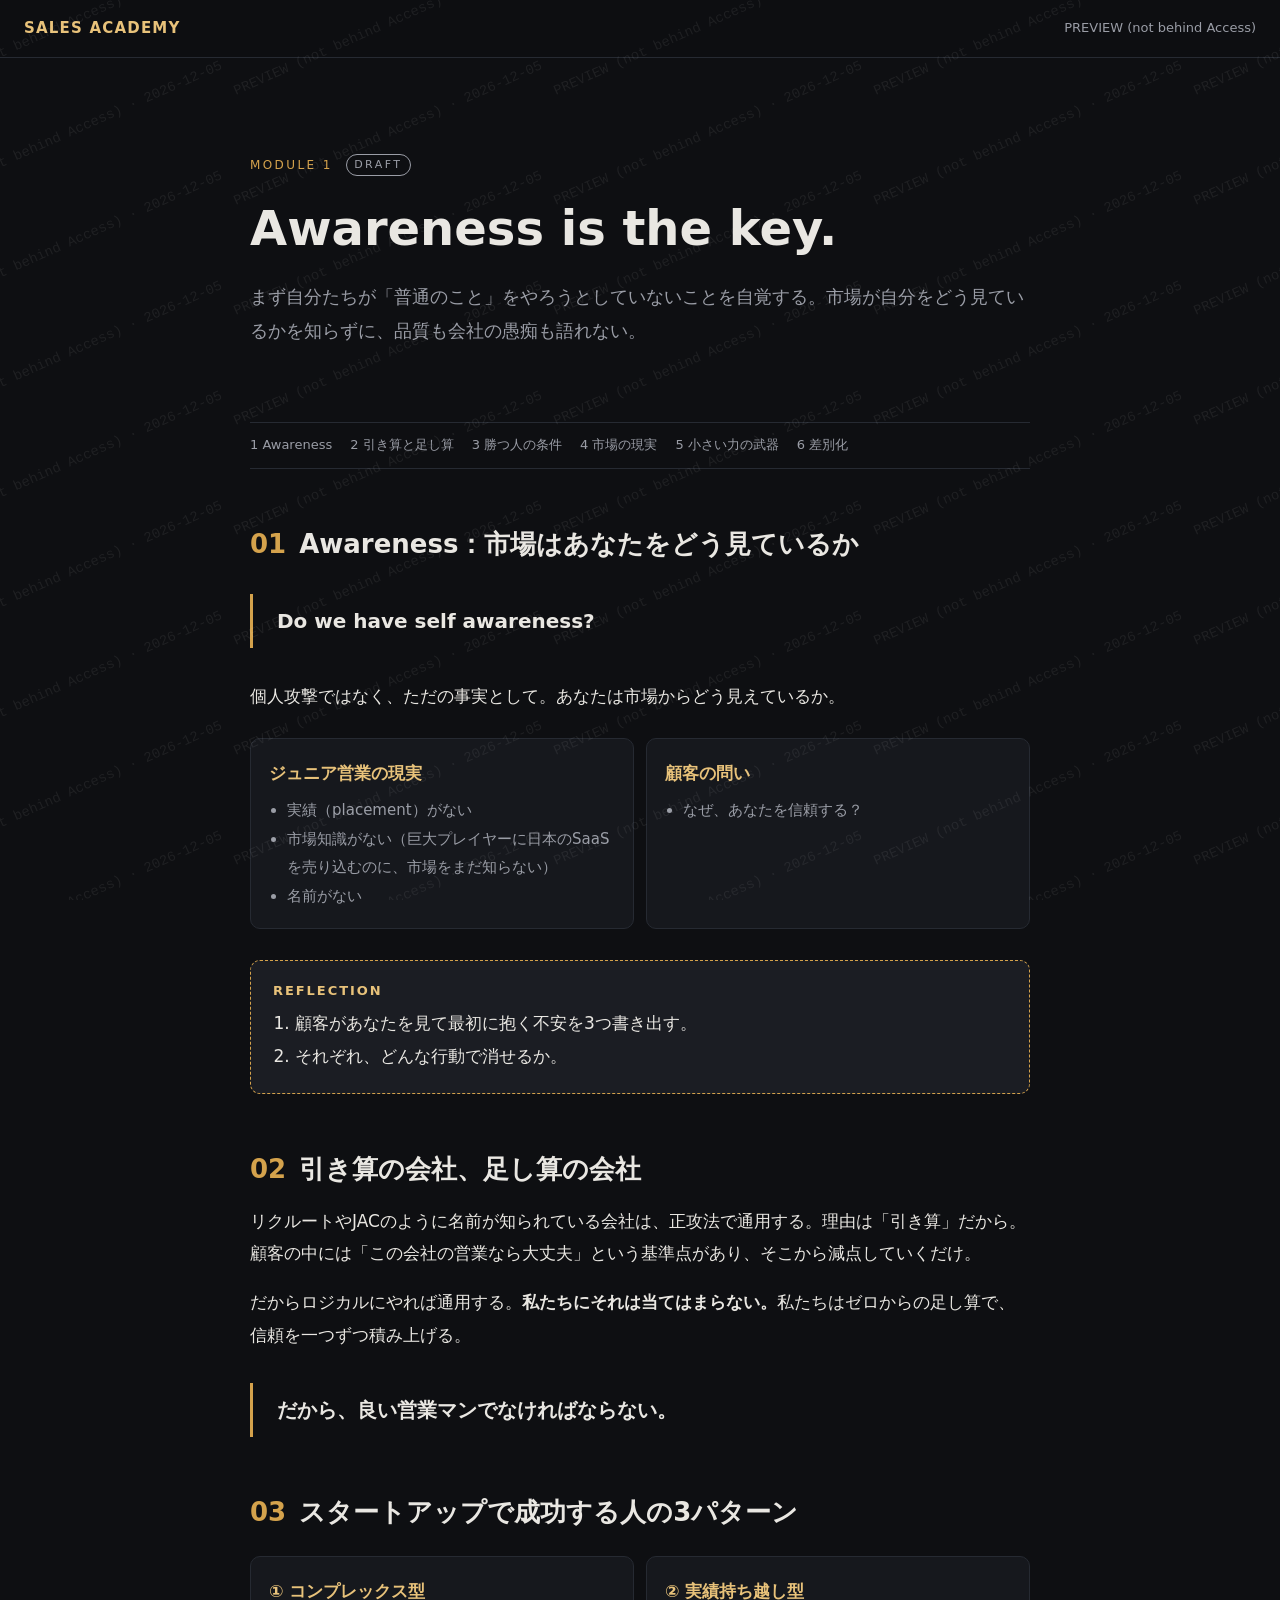
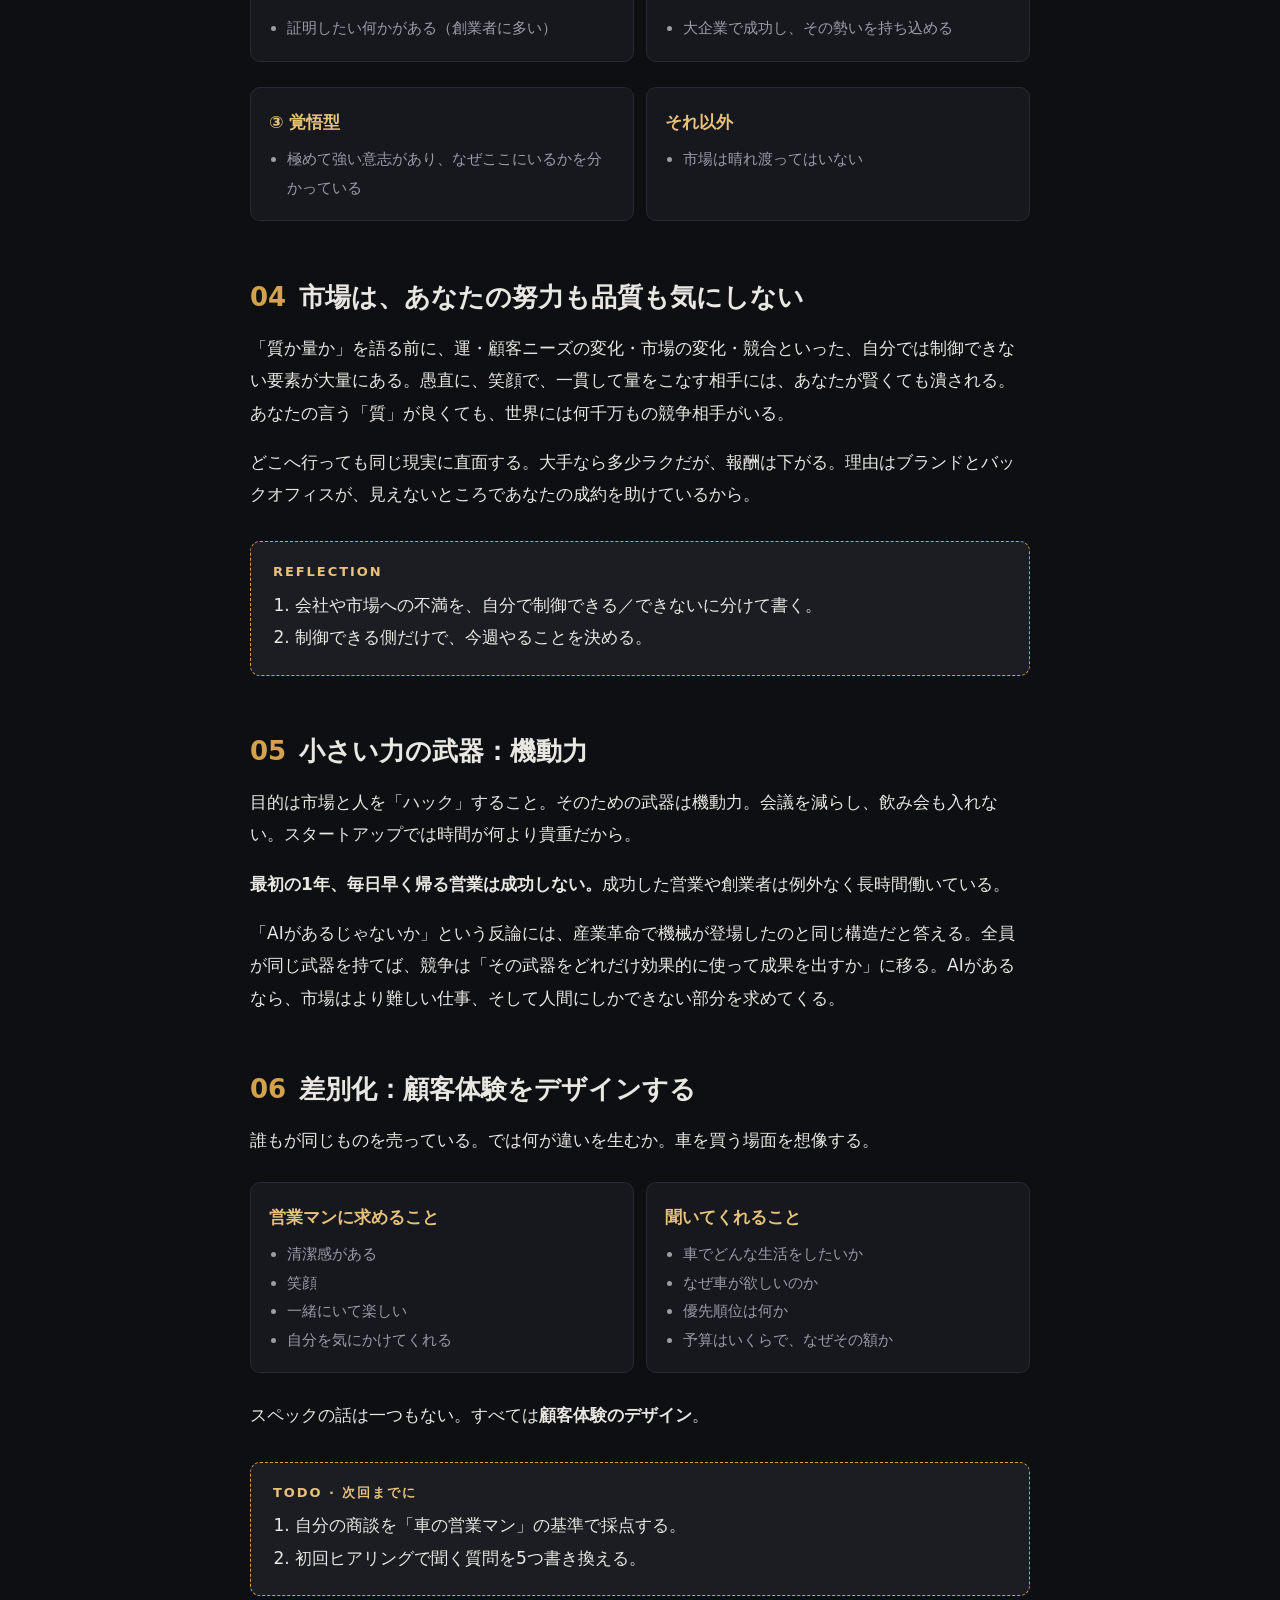
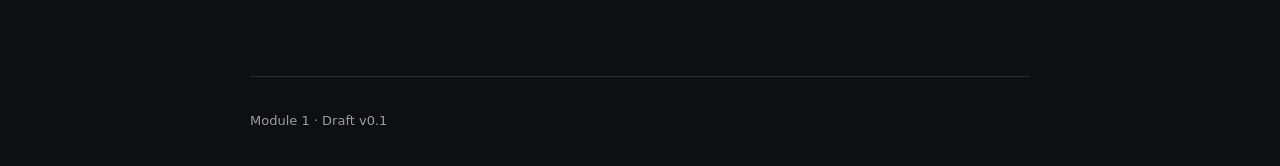
==== module-1.html @ 24fe83ec "Add files via upload" ====
<!doctype html>
<html lang="ja">
<head>
<meta charset="utf-8">
<meta name="viewport" content="width=device-width,initial-scale=1">
<meta name="robots" content="noindex,nofollow,noarchive">
<title>Module 1 | Sales Academy</title>
<link rel="stylesheet" href="style.css">
</head>
<body>
<header class="top"><a class="brand" href="index.html">SALES ACADEMY</a><span class="who" id="who">…</span></header>
<main class="wrap">
  <section class="hero">
    <div class="eyebrow">Module 1 <span class="draft">DRAFT</span></div>
    <h1>Awareness is the key.</h1>
    <p class="lead">まず自分たちが「普通のこと」をやろうとしていないことを自覚する。市場が自分をどう見ているかを知らずに、品質も会社の愚痴も語れない。</p>
  </section>

  <nav class="toc"><a href="#s1">1 Awareness</a><a href="#s2">2 引き算と足し算</a><a href="#s3">3 勝つ人の条件</a><a href="#s4">4 市場の現実</a><a href="#s5">5 小さい力の武器</a><a href="#s6">6 差別化</a></nav>

  <h2 id="s1"><span class="n">01</span>Awareness：市場はあなたをどう見ているか</h2>
  <div class="quote">Do we have self awareness?</div>
  <p>個人攻撃ではなく、ただの事実として。あなたは市場からどう見えているか。</p>
  <div class="compare">
    <div><h4>ジュニア営業の現実</h4><ul><li>実績（placement）がない</li><li>市場知識がない（巨大プレイヤーに日本のSaaSを売り込むのに、市場をまだ知らない）</li><li>名前がない</li></ul></div>
    <div><h4>顧客の問い</h4><ul><li>なぜ、あなたを信頼する？</li></ul></div>
  </div>
  <div class="ask"><b>REFLECTION</b><ol><li>顧客があなたを見て最初に抱く不安を3つ書き出す。</li><li>それぞれ、どんな行動で消せるか。</li></ol></div>

  <h2 id="s2"><span class="n">02</span>引き算の会社、足し算の会社</h2>
  <p>リクルートやJACのように名前が知られている会社は、正攻法で通用する。理由は「引き算」だから。顧客の中には「この会社の営業なら大丈夫」という基準点があり、そこから減点していくだけ。</p>
  <p>だからロジカルにやれば通用する。<strong>私たちにそれは当てはまらない。</strong>私たちはゼロからの足し算で、信頼を一つずつ積み上げる。</p>
  <div class="quote">だから、良い営業マンでなければならない。</div>

  <h2 id="s3"><span class="n">03</span>スタートアップで成功する人の3パターン</h2>
  <div class="compare">
    <div><h4>① コンプレックス型</h4><ul><li>証明したい何かがある（創業者に多い）</li></ul></div>
    <div><h4>② 実績持ち越し型</h4><ul><li>大企業で成功し、その勢いを持ち込める</li></ul></div>
  </div>
  <div class="compare">
    <div><h4>③ 覚悟型</h4><ul><li>極めて強い意志があり、なぜここにいるかを分かっている</li></ul></div>
    <div><h4>それ以外</h4><ul><li>市場は晴れ渡ってはいない</li></ul></div>
  </div>

  <h2 id="s4"><span class="n">04</span>市場は、あなたの努力も品質も気にしない</h2>
  <p>「質か量か」を語る前に、運・顧客ニーズの変化・市場の変化・競合といった、自分では制御できない要素が大量にある。愚直に、笑顔で、一貫して量をこなす相手には、あなたが賢くても潰される。あなたの言う「質」が良くても、世界には何千万もの競争相手がいる。</p>
  <p>どこへ行っても同じ現実に直面する。大手なら多少ラクだが、報酬は下がる。理由はブランドとバックオフィスが、見えないところであなたの成約を助けているから。</p>
  <div class="ask"><b>REFLECTION</b><ol><li>会社や市場への不満を、自分で制御できる／できないに分けて書く。</li><li>制御できる側だけで、今週やることを決める。</li></ol></div>

  <h2 id="s5"><span class="n">05</span>小さい力の武器：機動力</h2>
  <p>目的は市場と人を「ハック」すること。そのための武器は機動力。会議を減らし、飲み会も入れない。スタートアップでは時間が何より貴重だから。</p>
  <p><strong>最初の1年、毎日早く帰る営業は成功しない。</strong>成功した営業や創業者は例外なく長時間働いている。</p>
  <p>「AIがあるじゃないか」という反論には、産業革命で機械が登場したのと同じ構造だと答える。全員が同じ武器を持てば、競争は「その武器をどれだけ効果的に使って成果を出すか」に移る。AIがあるなら、市場はより難しい仕事、そして人間にしかできない部分を求めてくる。</p>

  <h2 id="s6"><span class="n">06</span>差別化：顧客体験をデザインする</h2>
  <p>誰もが同じものを売っている。では何が違いを生むか。車を買う場面を想像する。</p>
  <div class="compare">
    <div><h4>営業マンに求めること</h4><ul><li>清潔感がある</li><li>笑顔</li><li>一緒にいて楽しい</li><li>自分を気にかけてくれる</li></ul></div>
    <div><h4>聞いてくれること</h4><ul><li>車でどんな生活をしたいか</li><li>なぜ車が欲しいのか</li><li>優先順位は何か</li><li>予算はいくらで、なぜその額か</li></ul></div>
  </div>
  <p>スペックの話は一つもない。すべては<strong>顧客体験のデザイン</strong>。</p>
  <div class="ask"><b>TODO · 次回までに</b><ol><li>自分の商談を「車の営業マン」の基準で採点する。</li><li>初回ヒアリングで聞く質問を5つ書き換える。</li></ol></div>

  <footer>Module 1 · Draft v0.1</footer>
</main>
<script src="guard.js"></script>
</body>
</html>
---- style.css ----
:root{--bg:#0e0f12;--panel:#16181d;--line:#262a32;--text:#e9e7e2;--mute:#9a9da6;--accent:#d4a24c;--accent2:#e8c27a}
*{box-sizing:border-box}
html{scroll-behavior:smooth}
body{margin:0;background:var(--bg);color:var(--text);font-family:"Hiragino Sans","Noto Sans JP","Yu Gothic",system-ui,sans-serif;line-height:1.9;font-size:17px;-webkit-user-select:none;user-select:none;-webkit-touch-callout:none}
a{color:var(--accent2);text-decoration:none}
header.top{position:sticky;top:0;z-index:20;background:rgba(14,15,18,.92);backdrop-filter:blur(8px);border-bottom:1px solid var(--line);display:flex;justify-content:space-between;align-items:center;padding:14px 24px}
header.top .brand{font-weight:700;letter-spacing:.08em;font-size:15px}
header.top .who{color:var(--mute);font-size:13px}
.wrap{max-width:820px;margin:0 auto;padding:0 20px}
.hero{padding:96px 0 56px;border-bottom:1px solid var(--line)}
.eyebrow{color:var(--accent);letter-spacing:.2em;font-size:12px;text-transform:uppercase}
h1{font-size:clamp(30px,5vw,48px);line-height:1.35;margin:.4em 0}
h2{font-size:26px;margin:2.2em 0 .6em;line-height:1.4}
h2 .n{color:var(--accent);font-variant-numeric:tabular-nums;margin-right:.5em}
.lead{color:var(--mute);font-size:18px}
.cards{display:grid;gap:16px;margin:40px 0}
.card{display:block;background:var(--panel);border:1px solid var(--line);border-radius:12px;padding:24px;color:var(--text);transition:.2s}
.card:hover{border-color:var(--accent)}
.card.off{opacity:.45;pointer-events:none}
.card .tag{font-size:12px;color:var(--accent);letter-spacing:.15em}
.card h3{margin:.3em 0;font-size:20px}
.card p{margin:0;color:var(--mute);font-size:15px}
.quote{border-left:3px solid var(--accent);padding:.4em 0 .4em 1.2em;margin:1.6em 0;font-size:20px;font-weight:600}
.compare{display:grid;grid-template-columns:1fr 1fr;gap:12px;margin:1.5em 0}
.compare>div{background:var(--panel);border:1px solid var(--line);border-radius:10px;padding:18px}
.compare h4{margin:0 0 .4em;color:var(--accent2)}
.compare ul{margin:0;padding-left:1.2em;color:var(--mute);font-size:15px}
.ask{background:#1b1d23;border:1px dashed var(--accent);border-radius:10px;padding:18px 22px;margin:1.8em 0}
.ask b{color:var(--accent2);display:block;margin-bottom:.3em;font-size:13px;letter-spacing:.15em}
.ask ol{margin:.2em 0;padding-left:1.3em}
.draft{display:inline-block;font-size:11px;border:1px solid var(--mute);color:var(--mute);border-radius:99px;padding:0 .7em;margin-left:.6em;vertical-align:middle}
nav.toc{position:sticky;top:60px;background:var(--bg);padding:10px 0;border-bottom:1px solid var(--line);font-size:13px;overflow-x:auto;white-space:nowrap}
nav.toc a{margin-right:18px;color:var(--mute)}
footer{border-top:1px solid var(--line);margin-top:80px;padding:32px 0;color:var(--mute);font-size:13px}
#wm{position:fixed;inset:0;z-index:50;pointer-events:none;overflow:hidden}
#wm span{position:absolute;white-space:nowrap;font-size:14px;color:rgba(255,255,255,.07);transform:rotate(-24deg);font-family:monospace}
@media(max-width:640px){.compare{grid-template-columns:1fr}body{font-size:16px}}
@media print{body{display:none!important}}
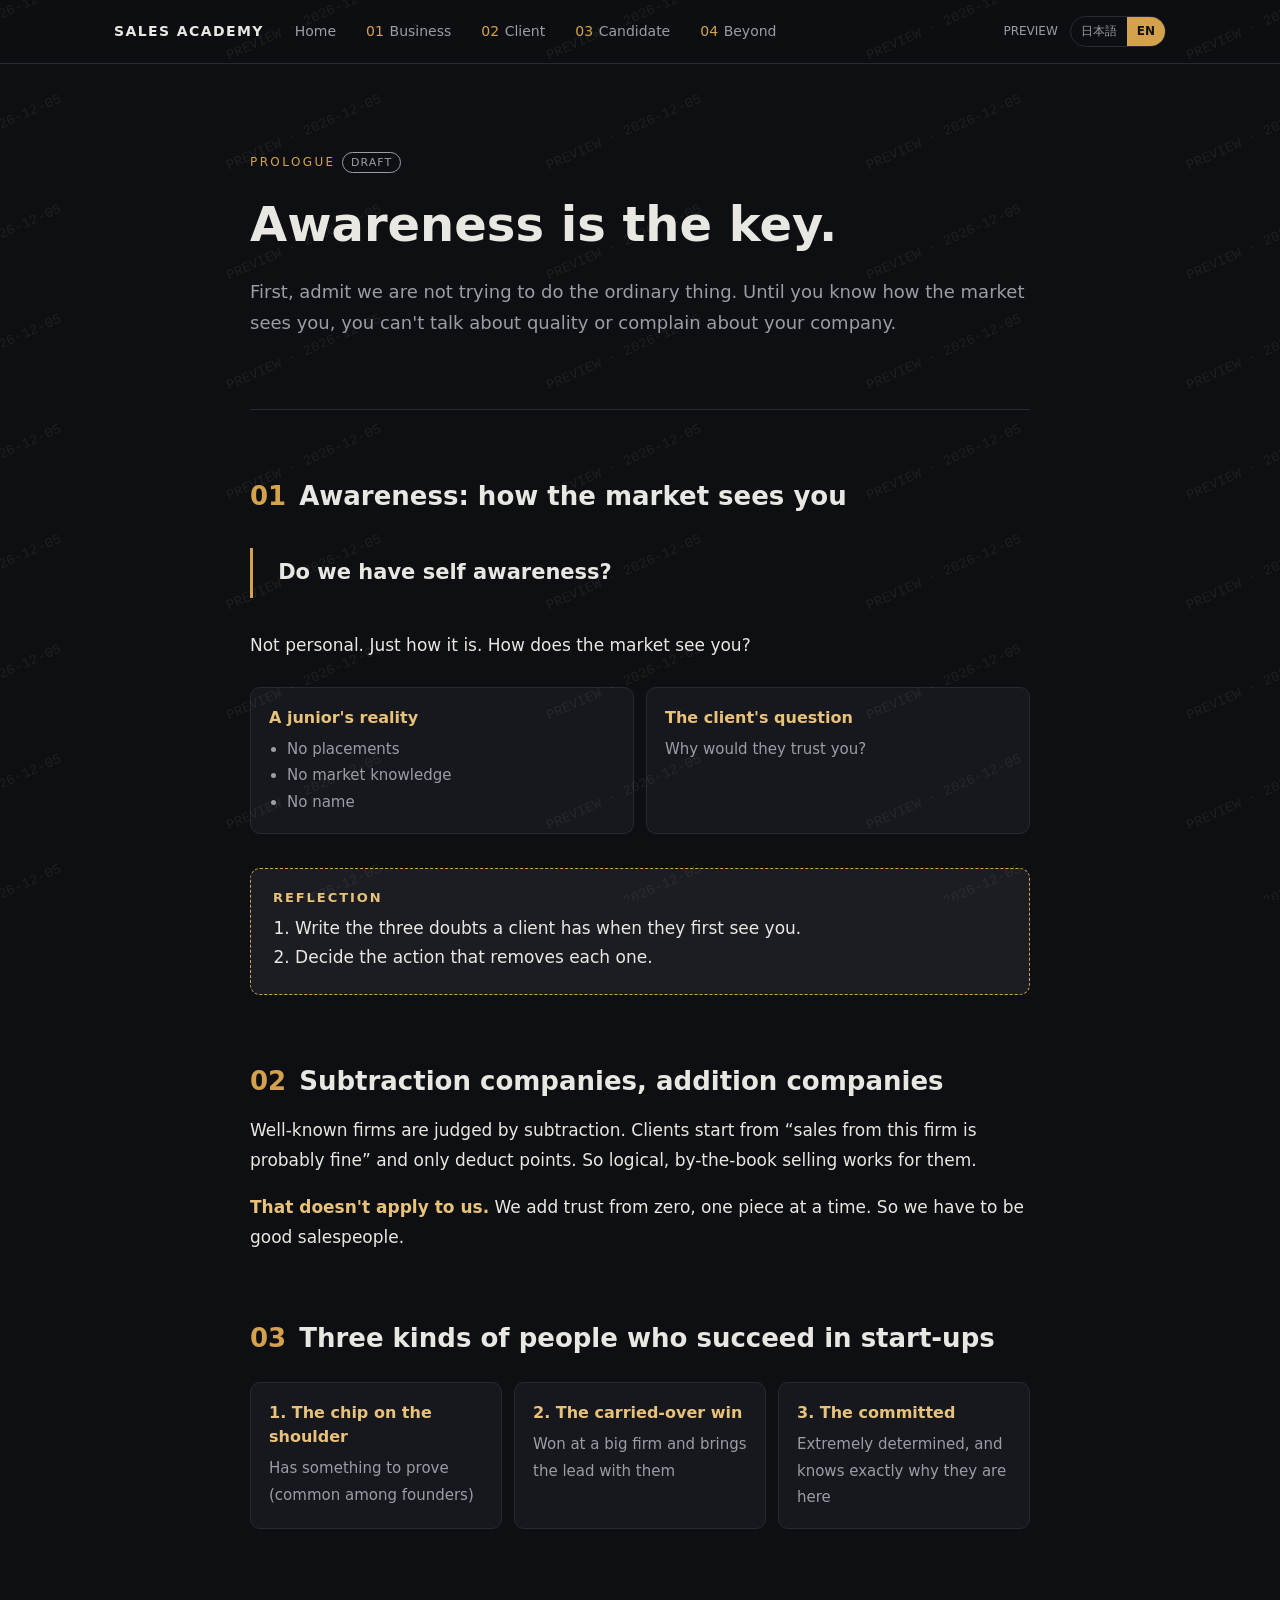
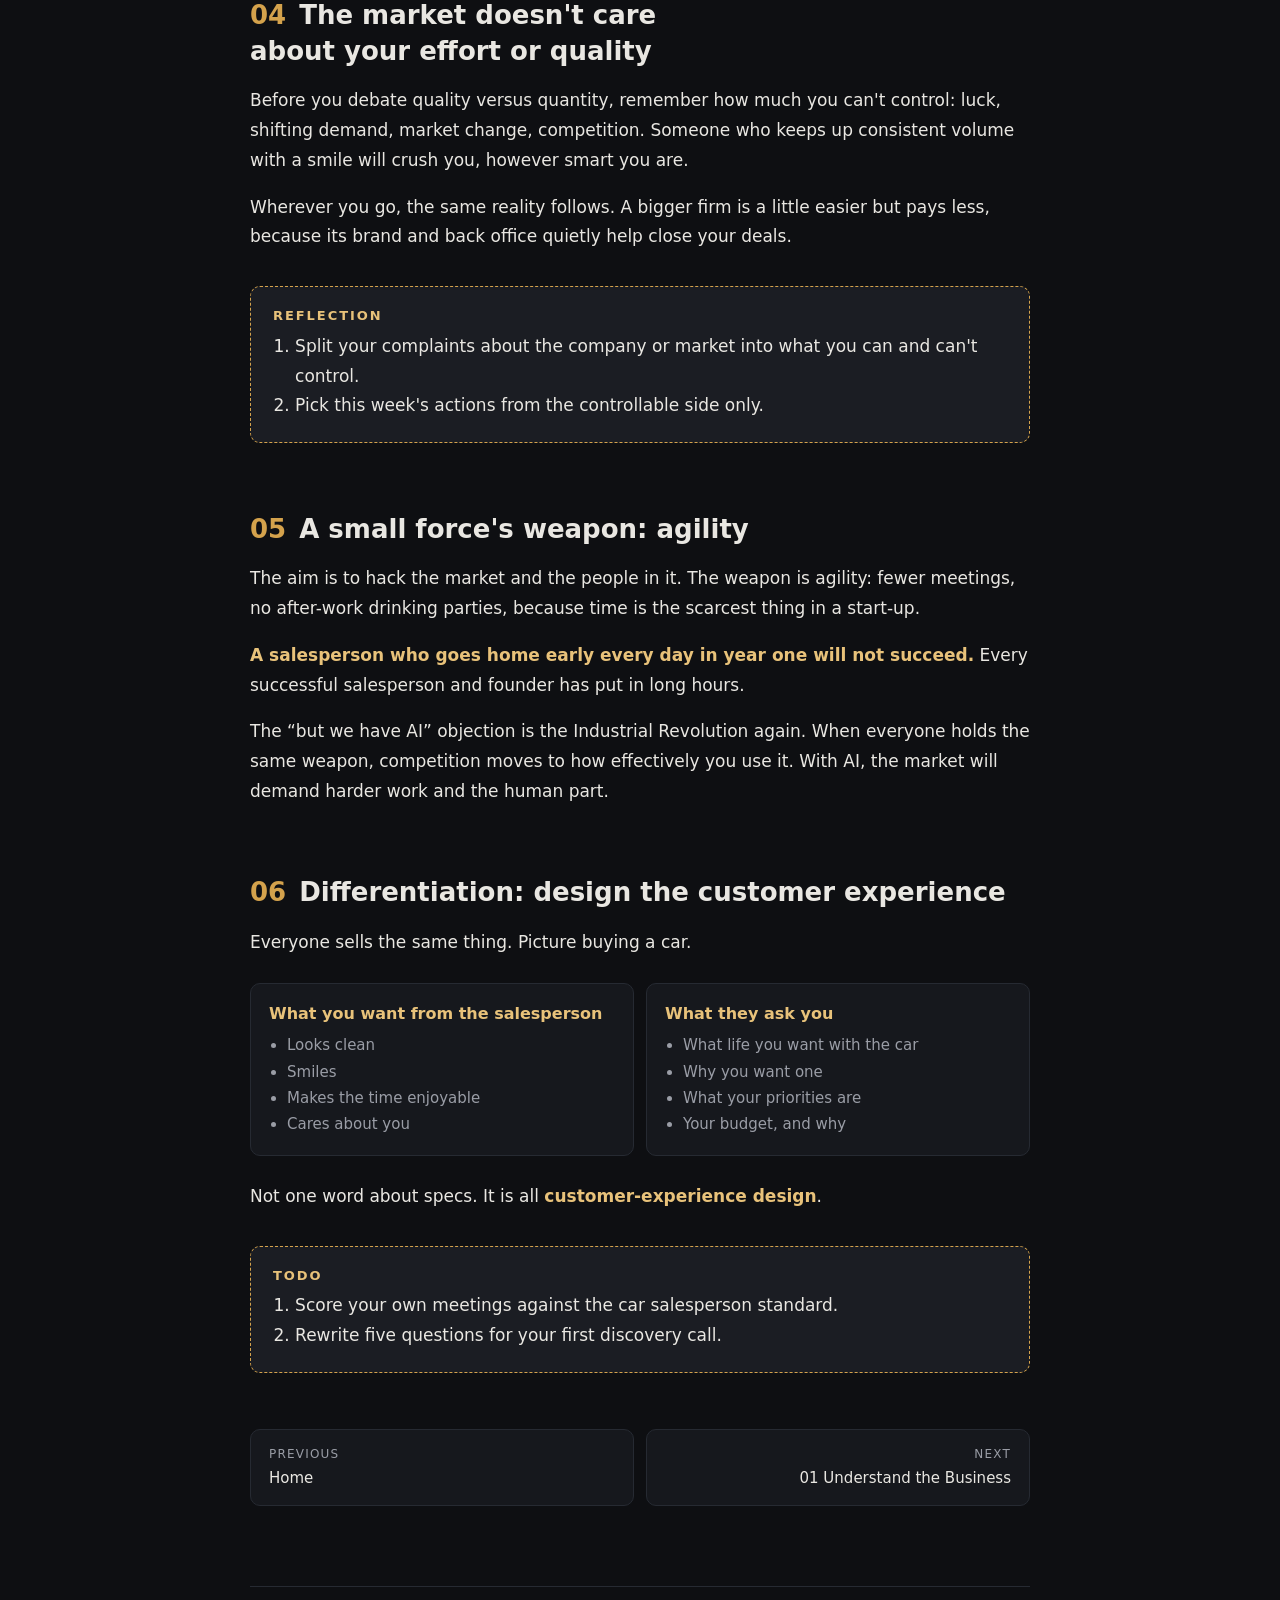
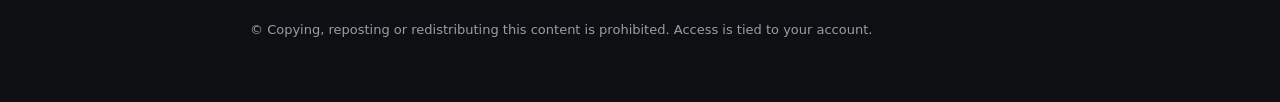
==== commit 32f2d606: "Add files via upload" ====
--- a/module-1.html
+++ b/module-1.html
@@ -4,65 +4,21 @@
 <meta charset="utf-8">
 <meta name="viewport" content="width=device-width,initial-scale=1">
 <meta name="robots" content="noindex,nofollow,noarchive">
-<title>Module 1 | Sales Academy</title>
+<title>プロローグ：マインドセット | Sales Academy</title>
 <link rel="stylesheet" href="style.css">
 </head>
-<body>
-<header class="top"><a class="brand" href="index.html">SALES ACADEMY</a><span class="who" id="who">…</span></header>
+<body data-t-ja="プロローグ：マインドセット | Sales Academy" data-t-en="Prologue: Mindset | Sales Academy">
+<header class="top"><div class="row">
+<a class="brand" href="index.html">SALES ACADEMY</a>
+<nav class="tabs"><a href="index.html"><span class="ja">ホーム</span><span class="en">Home</span></a><a href="business.html"><span class="num">01</span><span class="ja">ビジネス</span><span class="en">Business</span></a><a href="client.html"><span class="num">02</span><span class="ja">クライアント</span><span class="en">Client</span></a><a href="candidate.html"><span class="num">03</span><span class="ja">候補者</span><span class="en">Candidate</span></a><a href="beyond.html"><span class="num">04</span><span class="ja">その先へ</span><span class="en">Beyond</span></a></nav>
+<div class="right"><span class="who" id="who"></span>
+<div class="lang"><button class="langbtn" data-l="ja">日本語</button><button class="langbtn" data-l="en">EN</button></div></div>
+</div><div id="bar"></div></header>
 <main class="wrap">
-  <section class="hero">
-    <div class="eyebrow">Module 1 <span class="draft">DRAFT</span></div>
-    <h1>Awareness is the key.</h1>
-    <p class="lead">まず自分たちが「普通のこと」をやろうとしていないことを自覚する。市場が自分をどう見ているかを知らずに、品質も会社の愚痴も語れない。</p>
-  </section>
-
-  <nav class="toc"><a href="#s1">1 Awareness</a><a href="#s2">2 引き算と足し算</a><a href="#s3">3 勝つ人の条件</a><a href="#s4">4 市場の現実</a><a href="#s5">5 小さい力の武器</a><a href="#s6">6 差別化</a></nav>
-
-  <h2 id="s1"><span class="n">01</span>Awareness：市場はあなたをどう見ているか</h2>
-  <div class="quote">Do we have self awareness?</div>
-  <p>個人攻撃ではなく、ただの事実として。あなたは市場からどう見えているか。</p>
-  <div class="compare">
-    <div><h4>ジュニア営業の現実</h4><ul><li>実績（placement）がない</li><li>市場知識がない（巨大プレイヤーに日本のSaaSを売り込むのに、市場をまだ知らない）</li><li>名前がない</li></ul></div>
-    <div><h4>顧客の問い</h4><ul><li>なぜ、あなたを信頼する？</li></ul></div>
-  </div>
-  <div class="ask"><b>REFLECTION</b><ol><li>顧客があなたを見て最初に抱く不安を3つ書き出す。</li><li>それぞれ、どんな行動で消せるか。</li></ol></div>
-
-  <h2 id="s2"><span class="n">02</span>引き算の会社、足し算の会社</h2>
-  <p>リクルートやJACのように名前が知られている会社は、正攻法で通用する。理由は「引き算」だから。顧客の中には「この会社の営業なら大丈夫」という基準点があり、そこから減点していくだけ。</p>
-  <p>だからロジカルにやれば通用する。<strong>私たちにそれは当てはまらない。</strong>私たちはゼロからの足し算で、信頼を一つずつ積み上げる。</p>
-  <div class="quote">だから、良い営業マンでなければならない。</div>
-
-  <h2 id="s3"><span class="n">03</span>スタートアップで成功する人の3パターン</h2>
-  <div class="compare">
-    <div><h4>① コンプレックス型</h4><ul><li>証明したい何かがある（創業者に多い）</li></ul></div>
-    <div><h4>② 実績持ち越し型</h4><ul><li>大企業で成功し、その勢いを持ち込める</li></ul></div>
-  </div>
-  <div class="compare">
-    <div><h4>③ 覚悟型</h4><ul><li>極めて強い意志があり、なぜここにいるかを分かっている</li></ul></div>
-    <div><h4>それ以外</h4><ul><li>市場は晴れ渡ってはいない</li></ul></div>
-  </div>
-
-  <h2 id="s4"><span class="n">04</span>市場は、あなたの努力も品質も気にしない</h2>
-  <p>「質か量か」を語る前に、運・顧客ニーズの変化・市場の変化・競合といった、自分では制御できない要素が大量にある。愚直に、笑顔で、一貫して量をこなす相手には、あなたが賢くても潰される。あなたの言う「質」が良くても、世界には何千万もの競争相手がいる。</p>
-  <p>どこへ行っても同じ現実に直面する。大手なら多少ラクだが、報酬は下がる。理由はブランドとバックオフィスが、見えないところであなたの成約を助けているから。</p>
-  <div class="ask"><b>REFLECTION</b><ol><li>会社や市場への不満を、自分で制御できる／できないに分けて書く。</li><li>制御できる側だけで、今週やることを決める。</li></ol></div>
-
-  <h2 id="s5"><span class="n">05</span>小さい力の武器：機動力</h2>
-  <p>目的は市場と人を「ハック」すること。そのための武器は機動力。会議を減らし、飲み会も入れない。スタートアップでは時間が何より貴重だから。</p>
-  <p><strong>最初の1年、毎日早く帰る営業は成功しない。</strong>成功した営業や創業者は例外なく長時間働いている。</p>
-  <p>「AIがあるじゃないか」という反論には、産業革命で機械が登場したのと同じ構造だと答える。全員が同じ武器を持てば、競争は「その武器をどれだけ効果的に使って成果を出すか」に移る。AIがあるなら、市場はより難しい仕事、そして人間にしかできない部分を求めてくる。</p>
-
-  <h2 id="s6"><span class="n">06</span>差別化：顧客体験をデザインする</h2>
-  <p>誰もが同じものを売っている。では何が違いを生むか。車を買う場面を想像する。</p>
-  <div class="compare">
-    <div><h4>営業マンに求めること</h4><ul><li>清潔感がある</li><li>笑顔</li><li>一緒にいて楽しい</li><li>自分を気にかけてくれる</li></ul></div>
-    <div><h4>聞いてくれること</h4><ul><li>車でどんな生活をしたいか</li><li>なぜ車が欲しいのか</li><li>優先順位は何か</li><li>予算はいくらで、なぜその額か</li></ul></div>
-  </div>
-  <p>スペックの話は一つもない。すべては<strong>顧客体験のデザイン</strong>。</p>
-  <div class="ask"><b>TODO · 次回までに</b><ol><li>自分の商談を「車の営業マン」の基準で採点する。</li><li>初回ヒアリングで聞く質問を5つ書き換える。</li></ol></div>
-
-  <footer>Module 1 · Draft v0.1</footer>
+<section class="hero reveal"><div class="eyebrow">PROLOGUE<span class="draft">DRAFT</span></div><h1><span class="ja">Awareness is the key.</span><span class="en">Awareness is the key.</span></h1><p class="lead"><span class="ja">まず、自分たちが「普通のこと」をやろうとしていないことを自覚する。市場が自分をどう見ているかを知らずに、品質も会社の愚痴も語れない。</span><span class="en">First, admit we are not trying to do the ordinary thing. Until you know how the market sees you, you can't talk about quality or complain about your company.</span></p></section><h2 id="s1" class="reveal"><span class="n">01</span><span class="ja">Awareness：市場はあなたをどう見ているか</span><span class="en">Awareness: how the market sees you</span></h2><div class="quote reveal"><span class="ja">Do we have self awareness?</span><span class="en">Do we have self awareness?</span></div><p class="reveal"><span class="ja">個人攻撃ではなく、ただの事実として。あなたは市場からどう見えているか。</span><span class="en">Not personal. Just how it is. How does the market see you?</span></p><div class="compare reveal"><div><h4><span class="ja">ジュニア営業の現実</span><span class="en">A junior's reality</span></h4><ul><li><span class="ja">実績（placement）がない</span><span class="en">No placements</span></li><li><span class="ja">市場知識がない（巨大プレイヤーに日本のSaaSを売り込む構図）</span><span class="en">No market knowledge</span></li><li><span class="ja">名前がない</span><span class="en">No name</span></li></ul></div><div><h4><span class="ja">顧客の問い</span><span class="en">The client's question</span></h4><p><span class="ja">なぜ、あなたを信頼する？</span><span class="en">Why would they trust you?</span></p></div></div><div class="ask reveal"><b><span class="ja">REFLECTION / 課題</span><span class="en">REFLECTION</span></b><ol><li><span class="ja">顧客があなたを見て最初に抱く不安を3つ書く。</span><span class="en">Write the three doubts a client has when they first see you.</span></li><li><span class="ja">それぞれを消す行動を決める。</span><span class="en">Decide the action that removes each one.</span></li></ol></div><h2 id="s2" class="reveal"><span class="n">02</span><span class="ja">引き算の会社、足し算の会社</span><span class="en">Subtraction companies, addition companies</span></h2><p class="reveal"><span class="ja">名前の知られた会社は「引き算」で見られる。顧客には「この会社の営業なら大丈夫」という基準点があり、そこから減点するだけ。だからロジカルにやれば通用する。</span><span class="en">Well-known firms are judged by subtraction. Clients start from “sales from this firm is probably fine” and only deduct points. So logical, by-the-book selling works for them.</span></p><p class="reveal"><span class="ja"><strong>私たちには当てはまらない。</strong>ゼロからの足し算で、信頼を一つずつ積む。だから、良い営業マンでなければならない。</span><span class="en"><strong>That doesn't apply to us.</strong> We add trust from zero, one piece at a time. So we have to be good salespeople.</span></p><h2 id="s3" class="reveal"><span class="n">03</span><span class="ja">スタートアップで成功する人の3パターン</span><span class="en">Three kinds of people who succeed in start-ups</span></h2><div class="compare three reveal"><div><h4><span class="ja">① コンプレックス型</span><span class="en">1. The chip on the shoulder</span></h4><p><span class="ja">証明したい何かがある（創業者に多い）</span><span class="en">Has something to prove (common among founders)</span></p></div><div><h4><span class="ja">② 実績持ち越し型</span><span class="en">2. The carried-over win</span></h4><p><span class="ja">大企業で成功し、その勢いを持ち込める</span><span class="en">Won at a big firm and brings the lead with them</span></p></div><div><h4><span class="ja">③ 覚悟型</span><span class="en">3. The committed</span></h4><p><span class="ja">極めて強い意志があり、なぜここにいるかを分かっている</span><span class="en">Extremely determined, and knows exactly why they are here</span></p></div></div><h2 id="s4" class="reveal"><span class="n">04</span><span class="ja">市場は、あなたの努力も品質も気にしない</span><span class="en">The market doesn't care about your effort or quality</span></h2><p class="reveal"><span class="ja">質か量かを語る前に、運、顧客ニーズの変化、市場の変化、競合といった、自分では制御できない要素が大量にある。愚直に、笑顔で、一貫して量をこなす相手には、あなたが賢くても潰される。</span><span class="en">Before you debate quality versus quantity, remember how much you can't control: luck, shifting demand, market change, competition. Someone who keeps up consistent volume with a smile will crush you, however smart you are.</span></p><p class="reveal"><span class="ja">どこへ行っても同じ現実がある。大手なら多少ラクだが、報酬は下がる。ブランドとバックオフィスが、見えないところで成約を助けているから。</span><span class="en">Wherever you go, the same reality follows. A bigger firm is a little easier but pays less, because its brand and back office quietly help close your deals.</span></p><div class="ask reveal"><b><span class="ja">REFLECTION / 課題</span><span class="en">REFLECTION</span></b><ol><li><span class="ja">会社や市場への不満を、制御できる／できないに分けて書く。</span><span class="en">Split your complaints about the company or market into what you can and can't control.</span></li><li><span class="ja">制御できる側だけで、今週やることを決める。</span><span class="en">Pick this week's actions from the controllable side only.</span></li></ol></div><h2 id="s5" class="reveal"><span class="n">05</span><span class="ja">小さい力の武器：機動力</span><span class="en">A small force's weapon: agility</span></h2><p class="reveal"><span class="ja">目的は、市場と人を「ハック」すること。武器は機動力。会議を減らし、飲み会も入れない。スタートアップでは時間が何より貴重だから。</span><span class="en">The aim is to hack the market and the people in it. The weapon is agility: fewer meetings, no after-work drinking parties, because time is the scarcest thing in a start-up.</span></p><p class="reveal"><span class="ja"><strong>最初の1年、毎日早く帰る営業は成功しない。</strong>成功した営業や創業者は例外なく長時間働いている。</span><span class="en"><strong>A salesperson who goes home early every day in year one will not succeed.</strong> Every successful salesperson and founder has put in long hours.</span></p><p class="reveal"><span class="ja">「AIがあるじゃないか」という反論には、産業革命と同じ構造だと答える。全員が同じ武器を持てば、競争は「その武器をどれだけ効果的に使うか」に移る。AIがあるなら、市場はより難しい仕事、人間にしかできない部分を求めてくる。</span><span class="en">The “but we have AI” objection is the Industrial Revolution again. When everyone holds the same weapon, competition moves to how effectively you use it. With AI, the market will demand harder work and the human part.</span></p><h2 id="s6" class="reveal"><span class="n">06</span><span class="ja">差別化：顧客体験をデザインする</span><span class="en">Differentiation: design the customer experience</span></h2><p class="reveal"><span class="ja">誰もが同じものを売っている。車を買う場面を想像する。</span><span class="en">Everyone sells the same thing. Picture buying a car.</span></p><div class="compare reveal"><div><h4><span class="ja">営業マンに求めること</span><span class="en">What you want from the salesperson</span></h4><ul><li><span class="ja">清潔感がある</span><span class="en">Looks clean</span></li><li><span class="ja">笑顔</span><span class="en">Smiles</span></li><li><span class="ja">一緒にいて楽しい</span><span class="en">Makes the time enjoyable</span></li><li><span class="ja">自分を気にかけてくれる</span><span class="en">Cares about you</span></li></ul></div><div><h4><span class="ja">聞いてくれること</span><span class="en">What they ask you</span></h4><ul><li><span class="ja">車でどんな生活をしたいか</span><span class="en">What life you want with the car</span></li><li><span class="ja">なぜ車が欲しいのか</span><span class="en">Why you want one</span></li><li><span class="ja">優先順位は何か</span><span class="en">What your priorities are</span></li><li><span class="ja">予算はいくらで、なぜその額か</span><span class="en">Your budget, and why</span></li></ul></div></div><p class="reveal"><span class="ja">スペックの話は一つもない。すべては<strong>顧客体験のデザイン</strong>。</span><span class="en">Not one word about specs. It is all <strong>customer-experience design</strong>.</span></p><div class="ask reveal"><b><span class="ja">TODO / 次回まで</span><span class="en">TODO</span></b><ol><li><span class="ja">自分の商談を「車の営業マン」の基準で採点する。</span><span class="en">Score your own meetings against the car salesperson standard.</span></li><li><span class="ja">初回ヒアリングの質問を5つ書き換える。</span><span class="en">Rewrite five questions for your first discovery call.</span></li></ol></div><div class="pager"><a href="index.html"><small><span class="ja">前へ</span><span class="en">PREVIOUS</span></small><span class="ja">ホーム</span><span class="en">Home</span></a><a class="next" href="business.html"><small><span class="ja">次へ</span><span class="en">NEXT</span></small><span class="ja">01 ビジネスを理解する</span><span class="en">01 Understand the Business</span></a></div>
+<footer><span class="ja">© このコンテンツの複製・転載・再配布を禁じます。閲覧ログはアカウントに紐づきます。</span><span class="en">© Copying, reposting or redistributing this content is prohibited. Access is tied to your account.</span></footer>
 </main>
+<script src="app.js"></script>
 <script src="guard.js"></script>
 </body>
 </html>
--- a/style.css
+++ b/style.css
@@ -1,38 +1,114 @@
-:root{--bg:#0e0f12;--panel:#16181d;--line:#262a32;--text:#e9e7e2;--mute:#9a9da6;--accent:#d4a24c;--accent2:#e8c27a}
+:root{--bg:#0e0f12;--panel:#16181d;--panel2:#1b1d23;--line:#262a32;--text:#e9e7e2;--mute:#9a9da6;--accent:#d4a24c;--accent2:#e8c27a}
 *{box-sizing:border-box}
 html{scroll-behavior:smooth}
+html[lang="ja"] .en{display:none!important}
+html[lang="en"] .ja{display:none!important}
 body{margin:0;background:var(--bg);color:var(--text);font-family:"Hiragino Sans","Noto Sans JP","Yu Gothic",system-ui,sans-serif;line-height:1.9;font-size:17px;-webkit-user-select:none;user-select:none;-webkit-touch-callout:none}
+html[lang="en"] body{line-height:1.75}
 a{color:var(--accent2);text-decoration:none}
-header.top{position:sticky;top:0;z-index:20;background:rgba(14,15,18,.92);backdrop-filter:blur(8px);border-bottom:1px solid var(--line);display:flex;justify-content:space-between;align-items:center;padding:14px 24px}
-header.top .brand{font-weight:700;letter-spacing:.08em;font-size:15px}
-header.top .who{color:var(--mute);font-size:13px}
+strong{color:var(--accent2);font-weight:700}
+
+/* header */
+header.top{position:sticky;top:0;z-index:30;background:rgba(14,15,18,.94);backdrop-filter:blur(8px);border-bottom:1px solid var(--line)}
+header.top .row{display:flex;align-items:center;gap:18px;padding:12px 24px;max-width:1100px;margin:0 auto}
+.brand{font-weight:700;letter-spacing:.1em;font-size:14px;color:var(--text);white-space:nowrap}
+nav.tabs{display:flex;gap:4px;overflow-x:auto;flex:1;scrollbar-width:none}
+nav.tabs::-webkit-scrollbar{display:none}
+nav.tabs a{color:var(--mute);font-size:14px;padding:6px 12px;border-radius:99px;white-space:nowrap;border:1px solid transparent}
+nav.tabs a .num{color:var(--accent);margin-right:.4em;font-variant-numeric:tabular-nums}
+nav.tabs a:hover{color:var(--text)}
+nav.tabs a.on{color:var(--text);border-color:var(--accent);background:rgba(212,162,76,.08)}
+.right{display:flex;align-items:center;gap:12px}
+.who{color:var(--mute);font-size:12px;max-width:180px;overflow:hidden;text-overflow:ellipsis;white-space:nowrap}
+.lang{display:flex;border:1px solid var(--line);border-radius:99px;overflow:hidden}
+.langbtn{background:none;border:0;color:var(--mute);font:inherit;font-size:12px;padding:4px 10px;cursor:pointer}
+.langbtn.on{background:var(--accent);color:#14110a;font-weight:700}
+#bar{position:absolute;left:0;bottom:-1px;height:2px;width:0;background:var(--accent)}
+
+/* layout */
 .wrap{max-width:820px;margin:0 auto;padding:0 20px}
-.hero{padding:96px 0 56px;border-bottom:1px solid var(--line)}
+.hero{padding:88px 0 52px;border-bottom:1px solid var(--line)}
 .eyebrow{color:var(--accent);letter-spacing:.2em;font-size:12px;text-transform:uppercase}
-h1{font-size:clamp(30px,5vw,48px);line-height:1.35;margin:.4em 0}
-h2{font-size:26px;margin:2.2em 0 .6em;line-height:1.4}
+h1{font-size:clamp(26px,5vw,48px);line-height:1.35;margin:.4em 0;text-wrap:balance}
+h2{font-size:26px;margin:2.6em 0 .6em;line-height:1.4;text-wrap:balance}
 h2 .n{color:var(--accent);font-variant-numeric:tabular-nums;margin-right:.5em}
 .lead{color:var(--mute);font-size:18px}
 .cards{display:grid;gap:16px;margin:40px 0}
+.cards.two{grid-template-columns:1fr 1fr}
 .card{display:block;background:var(--panel);border:1px solid var(--line);border-radius:12px;padding:24px;color:var(--text);transition:.2s}
-.card:hover{border-color:var(--accent)}
-.card.off{opacity:.45;pointer-events:none}
+a.card:hover{border-color:var(--accent);transform:translateY(-2px)}
 .card .tag{font-size:12px;color:var(--accent);letter-spacing:.15em}
-.card h3{margin:.3em 0;font-size:20px}
-.card p{margin:0;color:var(--mute);font-size:15px}
-.quote{border-left:3px solid var(--accent);padding:.4em 0 .4em 1.2em;margin:1.6em 0;font-size:20px;font-weight:600}
+.card h3{margin:.3em 0;font-size:20px;line-height:1.5}
+.card p{margin:0;color:var(--mute);font-size:15px;line-height:1.7}
+.quote{border-left:3px solid var(--accent);padding:.4em 0 .4em 1.2em;margin:1.6em 0;font-size:21px;font-weight:600;line-height:1.6}
 .compare{display:grid;grid-template-columns:1fr 1fr;gap:12px;margin:1.5em 0}
+.compare.three{grid-template-columns:repeat(3,1fr)}
 .compare>div{background:var(--panel);border:1px solid var(--line);border-radius:10px;padding:18px}
-.compare h4{margin:0 0 .4em;color:var(--accent2)}
-.compare ul{margin:0;padding-left:1.2em;color:var(--mute);font-size:15px}
-.ask{background:#1b1d23;border:1px dashed var(--accent);border-radius:10px;padding:18px 22px;margin:1.8em 0}
+.compare h4{margin:0 0 .4em;color:var(--accent2);font-size:16px;line-height:1.5}
+.compare ul{margin:0;padding-left:1.2em;color:var(--mute);font-size:15px;line-height:1.75}
+.compare p{margin:0;color:var(--mute);font-size:15px;line-height:1.75}
+.ask{background:var(--panel2);border:1px dashed var(--accent);border-radius:10px;padding:18px 22px;margin:2em 0}
 .ask b{color:var(--accent2);display:block;margin-bottom:.3em;font-size:13px;letter-spacing:.15em}
 .ask ol{margin:.2em 0;padding-left:1.3em}
-.draft{display:inline-block;font-size:11px;border:1px solid var(--mute);color:var(--mute);border-radius:99px;padding:0 .7em;margin-left:.6em;vertical-align:middle}
-nav.toc{position:sticky;top:60px;background:var(--bg);padding:10px 0;border-bottom:1px solid var(--line);font-size:13px;overflow-x:auto;white-space:nowrap}
-nav.toc a{margin-right:18px;color:var(--mute)}
-footer{border-top:1px solid var(--line);margin-top:80px;padding:32px 0;color:var(--mute);font-size:13px}
+.draft{display:inline-block;font-size:11px;border:1px solid var(--mute);color:var(--mute);border-radius:99px;padding:0 .7em;margin-left:.6em;vertical-align:middle;letter-spacing:.1em}
+.note{color:var(--mute);font-size:14px}
+.tiles{display:grid;grid-template-columns:repeat(4,1fr);gap:10px;margin:1.6em 0}
+.tile{background:var(--panel);border:1px solid var(--line);border-radius:10px;padding:14px;font-size:14px;line-height:1.6}
+.tile b{display:block;color:var(--accent2);font-size:15px;margin-bottom:.2em}
+.tile span.s{color:var(--mute)}
+.flow{display:grid;grid-template-columns:repeat(3,1fr);gap:14px;margin:1.8em 0;counter-reset:f}
+.flow>div{background:var(--panel);border:1px solid var(--line);border-radius:10px;padding:18px 16px;position:relative;font-size:15px;line-height:1.7}
+.flow>div::before{counter-increment:f;content:counter(f);display:block;color:var(--accent);font-size:28px;font-weight:700;line-height:1;margin-bottom:.4em}
+.flow>div b{display:block;color:var(--accent2);margin-bottom:.2em}
+.flow>div span.s{color:var(--mute)}
+table.t{width:100%;border-collapse:collapse;margin:1.6em 0;font-size:14.5px;line-height:1.7}
+table.t th,table.t td{border-bottom:1px solid var(--line);padding:10px 8px;text-align:left;vertical-align:top}
+table.t th{color:var(--accent2);font-weight:600;font-size:13px;letter-spacing:.05em}
+footer{border-top:1px solid var(--line);margin-top:80px;padding:32px 0 60px;color:var(--mute);font-size:13px}
+.pager{display:flex;justify-content:space-between;gap:12px;margin-top:56px}
+.pager a{flex:1;background:var(--panel);border:1px solid var(--line);border-radius:10px;padding:14px 18px;color:var(--text);font-size:15px}
+.pager a:hover{border-color:var(--accent)}
+.pager a small{display:block;color:var(--mute);font-size:12px;letter-spacing:.1em}
+.pager a.next{text-align:right}
+
+/* figures + reveal */
+figure{margin:2em 0;background:var(--panel);border:1px solid var(--line);border-radius:14px;padding:14px 10px 8px}
+figure svg{width:100%;height:auto;display:block}
+figcaption{color:var(--mute);font-size:12.5px;text-align:center;padding:4px 10px 10px}
+svg text{fill:var(--text);font-size:13px;font-family:inherit;white-space:pre}
+svg text.mute{fill:var(--mute)}
+svg text.acc{fill:var(--accent2)}
+svg text.b{font-weight:700}
+svg text.h{font-size:15px;font-weight:700}
+svg .box{fill:var(--panel2);stroke:var(--line);stroke-width:1.2}
+svg .box.acc{stroke:var(--accent);stroke-width:1.6}
+svg .ln{stroke:var(--accent);stroke-width:1.6;fill:none}
+svg .dash{stroke:var(--mute);stroke-width:1;stroke-dasharray:5 5;fill:none}
+svg .dot{fill:var(--accent)}
+svg .dot.off{fill:none;stroke:var(--mute);stroke-width:1.2}
+svg marker path{fill:var(--accent)}
+.js .reveal{opacity:0;transform:translateY(18px);transition:opacity .7s ease,transform .7s ease}
+.js .reveal.in{opacity:1;transform:none}
+.js figure .step{opacity:0;transition:opacity .7s ease}
+.js figure.in .step{opacity:1}
+
 #wm{position:fixed;inset:0;z-index:50;pointer-events:none;overflow:hidden}
 #wm span{position:absolute;white-space:nowrap;font-size:14px;color:rgba(255,255,255,.07);transform:rotate(-24deg);font-family:monospace}
-@media(max-width:640px){.compare{grid-template-columns:1fr}body{font-size:16px}}
+
+@media(max-width:760px){
+  table.t{display:block;overflow-x:auto;-webkit-overflow-scrolling:touch}
+  table.t th,table.t td{min-width:150px}
+  .compare,.compare.three,.cards.two,.flow{grid-template-columns:1fr}
+  .tiles{grid-template-columns:1fr 1fr}
+  body{font-size:16px}
+  header.top .row{flex-wrap:wrap;gap:8px;padding:10px 14px}
+  nav.tabs{order:3;flex-basis:100%}
+  .who{display:none}
+  figure{padding:10px 4px 4px}
+  svg text{font-size:12.5px}
+}
 @media print{body{display:none!important}}
+.sources{border-top:1px solid var(--line);margin:3em 0 0;padding-top:14px;font-size:13px;color:var(--mute);line-height:1.7}
+.sources b{display:block;letter-spacing:.15em;font-size:12px;margin-bottom:.3em}
+.sources ul{margin:0;padding-left:1.2em}
+.sources a{text-decoration:underline;text-underline-offset:2px;word-break:break-all}
